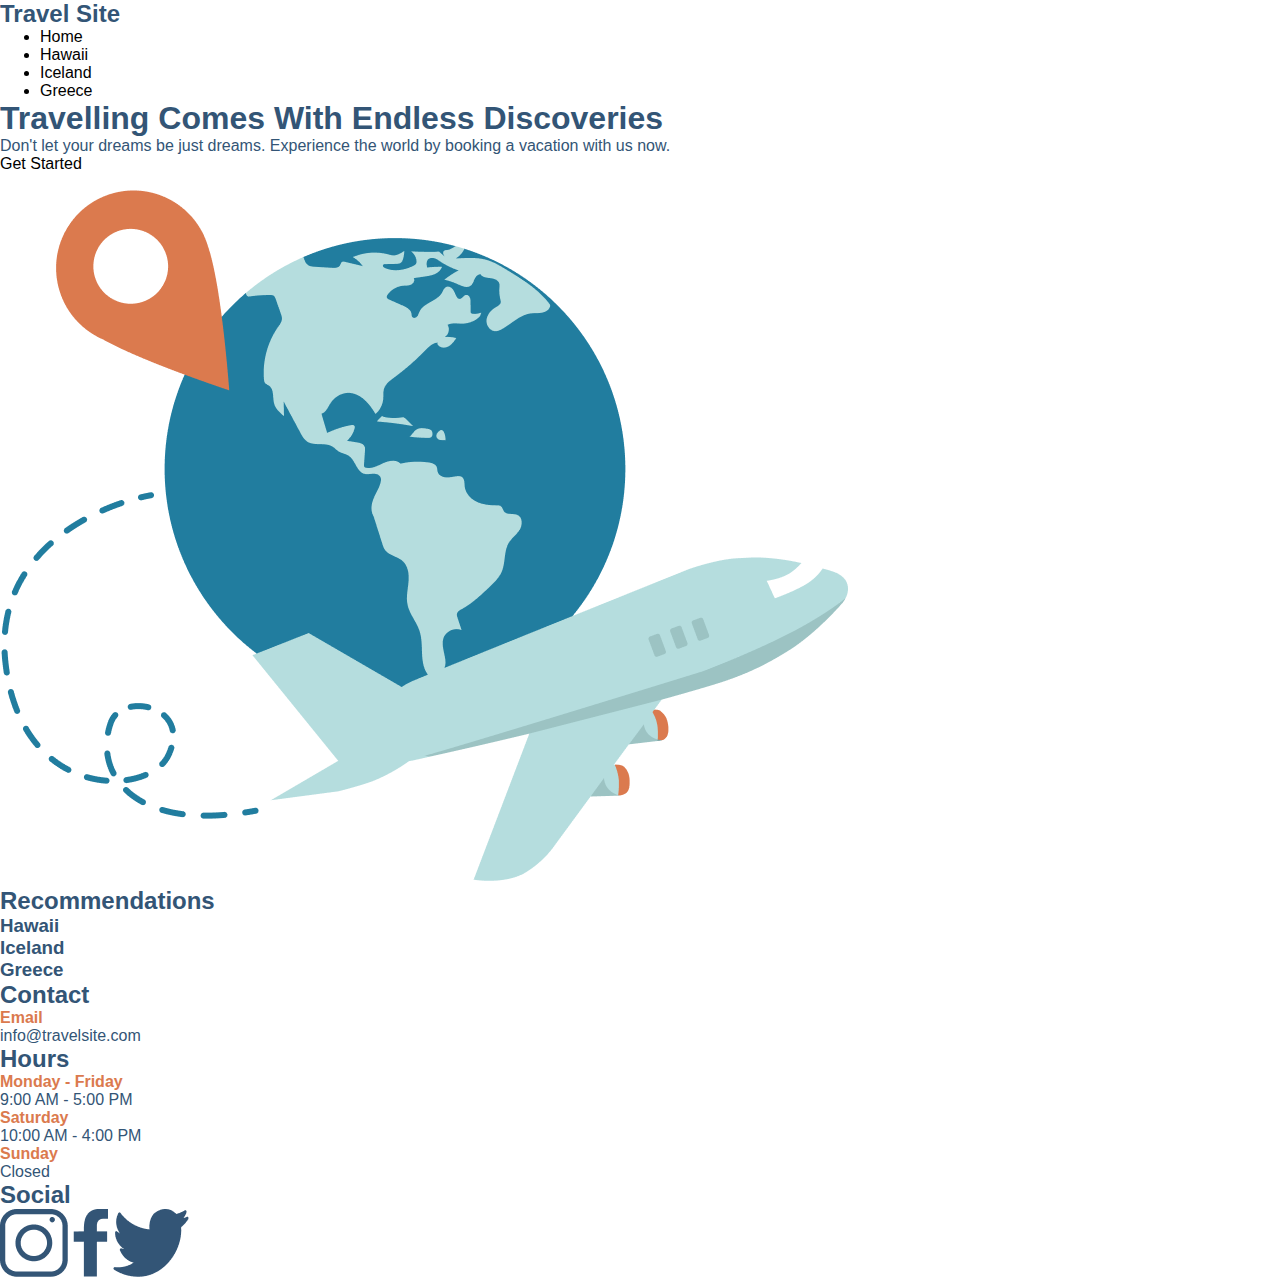
==== index.html @ 1281bb85 "index.html modify" ====
<!DOCTYPE html>
<html lang="en">
<head>
    <meta charset="UTF-8">
    <meta http-equiv="X-UA-Compatible" content="IE=edge">
    <meta name="viewport" content="width=device-width, initial-scale=1.0">
    <title>Hero</title>
    <link rel="stylesheet" href="./css/global.css">
    <link rel="stylesheet" href="./css/main.css">
</head>
<body>
    <header>
        <h2>Travel Site</h2>
        <nav>
            <ul>
                <li>
                    <a href="./index.html">Home</a>
                </li>
                <li>
                    <a href="./pages/hawaii.html">Hawaii</a>
                </li>
                <li>
                    <a href="./pages/iceland.html">Iceland</a>
                </li>
                <li>
                    <a href="./pages/greece.html">Greece</a>
                </li>
            </ul>
        </nav>
    </header>
    <main>
        <section class="Hero">
            <div>
                <h1>Travelling Comes With Endless Discoveries</h1>
                <p>Don't let your dreams be just dreams. Experience the world by booking a vacation with us now.</p>
                <a href="./pages/get-started.html" class="btn">Get Started</a>
            </div>
            <div>
                <img src="./assets/images/hero.png" alt="travel site background">
            </div>
        </section>
        <section class="Recommendations">
            <h2>Recommendations</h2>
            <article>
                <h3>Hawaii</h3>
            </article>
            <article>
                <h3>Iceland</h3>
            </article>
            <article>
                <h3>Greece</h3>
            </article>
        </section>
        <footer>
            <div>
                <h2>Contact</h2>
                <div>
                    <h4>Email</h4>
                    <p>info@travelsite.com</p>
                </div>
            </div>
            <div>
                <h2>Hours</h2>
                <div>
                    <h4>Monday - Friday</h4>
                    <p>9:00 AM - 5:00 PM</p>
                </div>
                <div>
                    <h4>Saturday</h4>
                    <p>10:00 AM - 4:00 PM</p>
                </div>
                <div>
                    <h4>Sunday</h4>
                    <p>Closed</p>
                </div>
            </div>
            <div>
                <h2>Social</h2>
                <div>
                    <img src="./assets/icons/icon-instagram.png" alt="instagram icon">
                    <img src="./assets/icons/icon-facebook.png" alt="facebook icon">
                    <img src="./assets/icons/icon-twitter.png" alt="twitter icon">
                </div>
            </div>
        </footer>
    </main>
</body>
</html>
---- css/global.css ----
* {
  margin: 0;
  font-family: Verdana, sans-serif;
}

h1, h2, h3 {
  color: #335576;
}

h4 {
  color: #DB7A4E;
}

a {
  text-decoration: none;
  color: black;
}

p {
  color: #335576;
}/*# sourceMappingURL=global.css.map */
---- css/main.css ----
/*# sourceMappingURL=main.css.map */
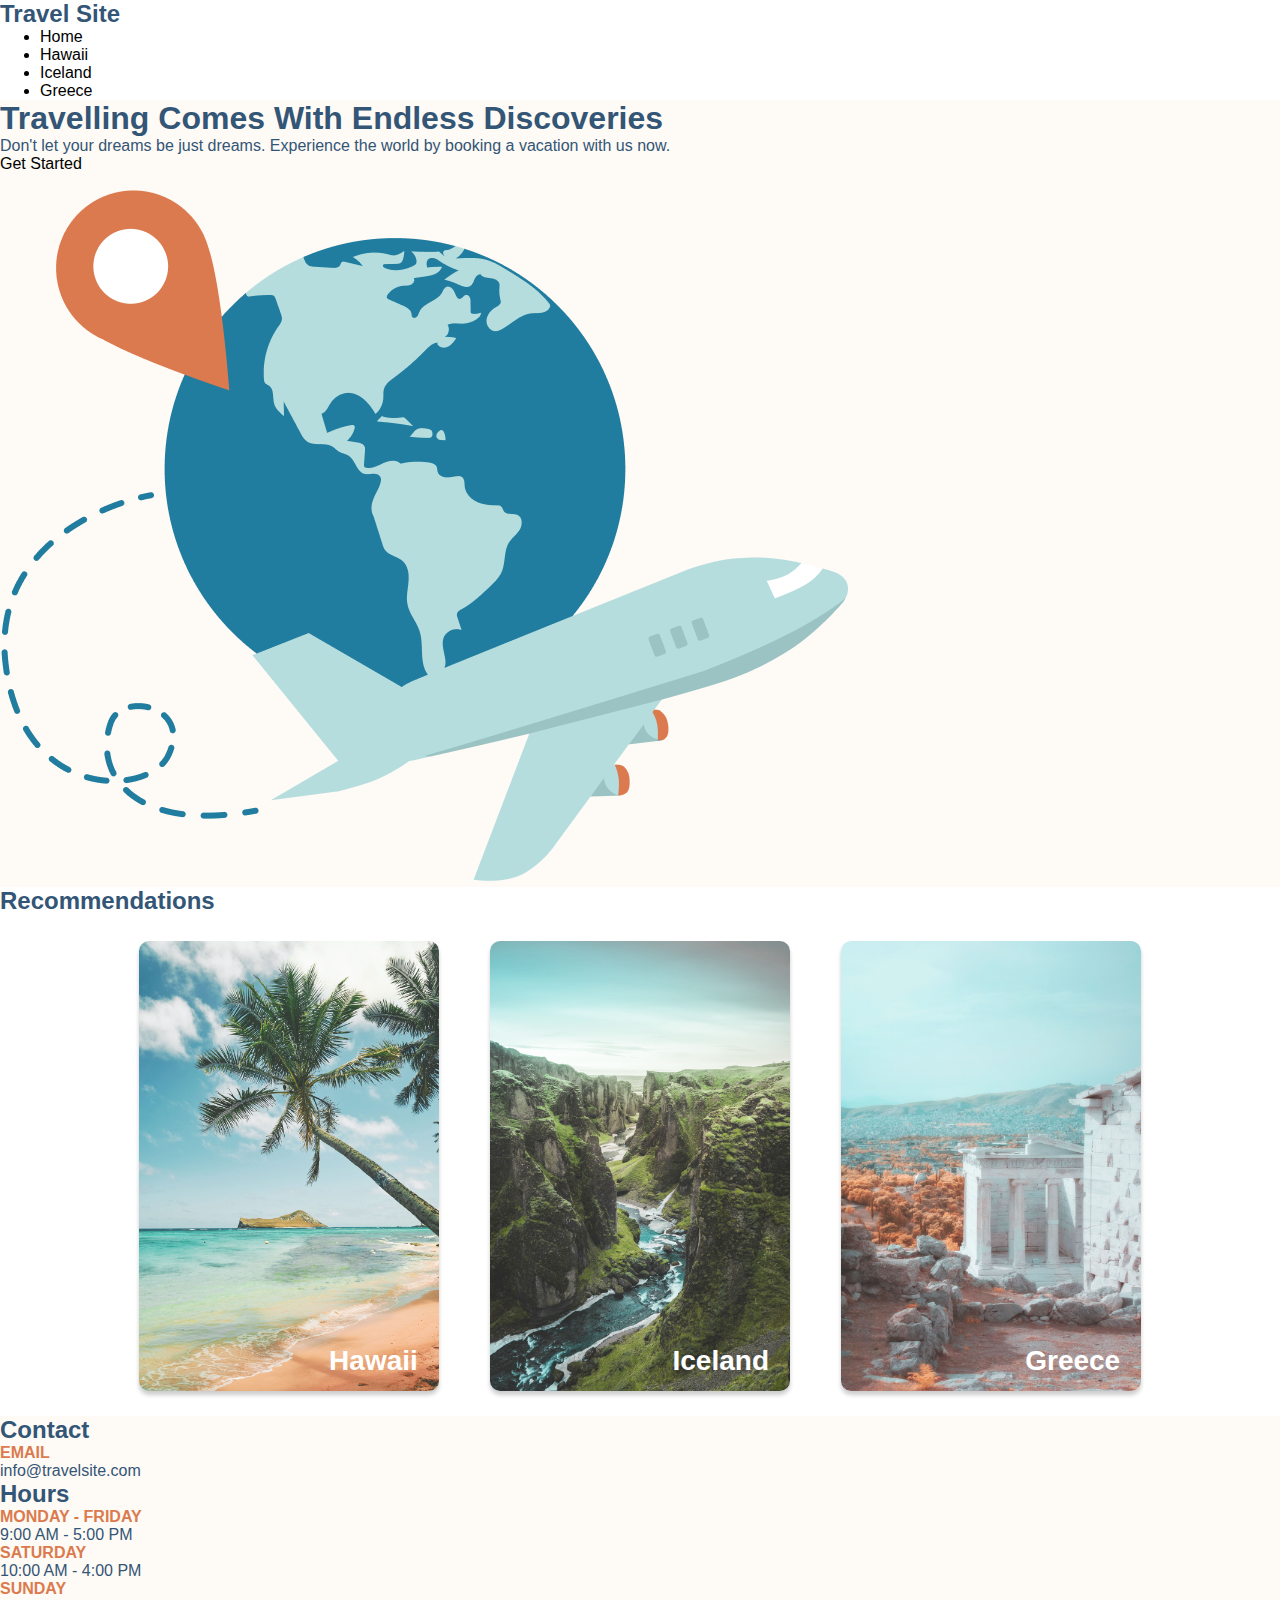
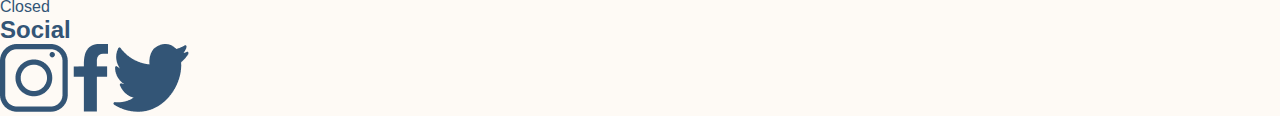
==== commit 6737ce3a: "add cards to main.css" ====
--- a/index.html
+++ b/index.html
@@ -29,7 +29,7 @@
         </nav>
     </header>
     <main>
-        <section class="Hero">
+        <section class="hero">
             <div>
                 <h1>Travelling Comes With Endless Discoveries</h1>
                 <p>Don't let your dreams be just dreams. Experience the world by booking a vacation with us now.</p>
@@ -39,17 +39,29 @@
                 <img src="./assets/images/hero.png" alt="travel site background">
             </div>
         </section>
-        <section class="Recommendations">
+        <section class="recommendations">
             <h2>Recommendations</h2>
-            <article>
-                <h3>Hawaii</h3>
-            </article>
-            <article>
-                <h3>Iceland</h3>
-            </article>
-            <article>
-                <h3>Greece</h3>
-            </article>
+            <section class="container">
+                <section class="container__card">
+                    <a href="./pages/hawaii.html">
+                        <img src="./assets/images/hawaii.jpg" alt="hawaii">
+                        <h3>Hawaii</h3>
+                    </a>
+                </section>
+                <section class="container__card">
+                    <a href="./pages/iceland.html">
+                        <img src="./assets/images/iceland.jpg" alt="iceland">
+                        <h3>Iceland</h3>
+                    </a>
+                </section>
+                <section class="container__card">
+                    <a href="./pages/greece.html">
+                        <img src="./assets/images/greece.jpg" alt="greece">
+                        <h3>Greece</h3>
+                    </a>
+                </section>
+            </section>
+
         </section>
         <footer>
             <div>
--- a/css/global.css
+++ b/css/global.css
@@ -1,14 +1,15 @@
 * {
   margin: 0;
-  font-family: Verdana, sans-serif;
+  font-family: "Verdana", sans-serif;
 }
 
-h1, h2, h3 {
+h1, h2 {
   color: #335576;
 }
 
 h4 {
   color: #DB7A4E;
+  text-transform: uppercase;
 }
 
 a {
@@ -18,4 +19,12 @@
 
 p {
   color: #335576;
+}
+
+header {
+  background-color: white;
+}
+
+footer {
+  background-color: #FEFAF5;
 }/*# sourceMappingURL=global.css.map */--- a/css/main.css
+++ b/css/main.css
@@ -1 +1,34 @@
-/*# sourceMappingURL=main.css.map */+.hero {
+  background-color: #FEFAF5;
+}
+
+.recommendations {
+  background-color: white;
+}
+
+.container {
+  display: flex;
+  flex-wrap: wrap;
+  justify-content: center;
+  width: 100%;
+}
+.container__card {
+  width: 300px;
+  height: 450px;
+  border-radius: 10px;
+  margin: 2%;
+  box-shadow: 0 4px 4px 0 rgba(0, 0, 0, 0.2);
+  overflow: hidden;
+  position: relative;
+}
+.container__card img {
+  width: 100%;
+  height: auto;
+}
+.container__card h3 {
+  color: white;
+  font-size: 28px;
+  position: absolute;
+  bottom: 3%;
+  right: 7%;
+}/*# sourceMappingURL=main.css.map */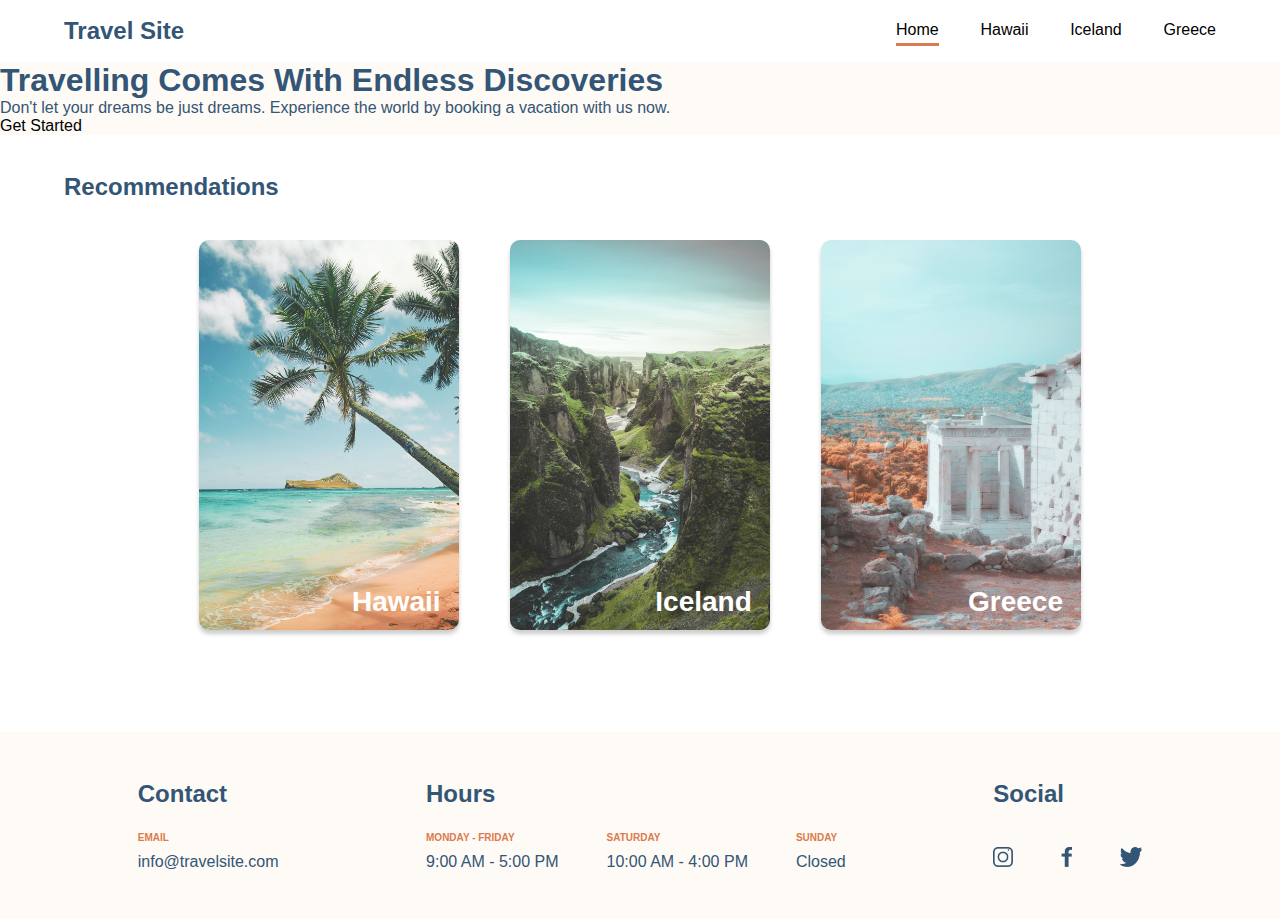
==== commit 3e283f46: "scss for header and footer" ====
--- a/index.html
+++ b/index.html
@@ -36,7 +36,7 @@
                 <a href="./pages/get-started.html" class="btn">Get Started</a>
             </div>
             <div>
-                <img src="./assets/images/hero.png" alt="travel site background">
+                <!-- <img src="./assets/images/hero.png" alt="travel site background"> -->
             </div>
         </section>
         <section class="recommendations">
@@ -63,16 +63,18 @@
             </section>
 
         </section>
-        <footer>
+    </main>
+    <footer>
+        <section>
+            <h2>Contact</h2>
             <div>
-                <h2>Contact</h2>
-                <div>
-                    <h4>Email</h4>
-                    <p>info@travelsite.com</p>
-                </div>
+                <h4>Email</h4>
+                <p>info@travelsite.com</p>
             </div>
+        </section>
+        <section>
+            <h2>Hours</h2>
             <div>
-                <h2>Hours</h2>
                 <div>
                     <h4>Monday - Friday</h4>
                     <p>9:00 AM - 5:00 PM</p>
@@ -86,15 +88,21 @@
                     <p>Closed</p>
                 </div>
             </div>
+        </section>
+        <section>
+            <h2>Social</h2>
             <div>
-                <h2>Social</h2>
-                <div>
+                <a href="https://www.instagram.com/">
                     <img src="./assets/icons/icon-instagram.png" alt="instagram icon">
+                </a>
+                <a href="https://www.facebook.com/">
                     <img src="./assets/icons/icon-facebook.png" alt="facebook icon">
+                </a>
+                <a href="https://twitter.com/">
                     <img src="./assets/icons/icon-twitter.png" alt="twitter icon">
-                </div>
+                </a>
             </div>
-        </footer>
-    </main>
+        </section>
+    </footer>
 </body>
 </html>--- a/css/global.css
+++ b/css/global.css
@@ -22,9 +22,61 @@
 }
 
 header {
+  padding: 1em 5vw;
   background-color: white;
+  display: flex;
+  flex-wrap: wrap;
+  row-gap: 10px;
+  justify-content: space-between;
+  align-items: center;
+}
+header h2 {
+  margin-right: 25%;
+}
+header ul {
+  width: 20em;
+  list-style: none;
+  padding: 0;
+  display: flex;
+  flex-wrap: wrap;
+  justify-content: space-between;
+}
+header ul li {
+  padding: 0.5vh 0;
+}
+header ul li:nth-child(1) {
+  border-bottom: 3px solid #DB7A4E;
 }
 
 footer {
   background-color: #FEFAF5;
+  display: flex;
+  flex-wrap: wrap;
+  justify-content: space-around;
+  row-gap: 2em;
+  padding: 3em 5vw;
+}
+footer h2 {
+  padding-bottom: 1em;
+}
+footer h4 {
+  font-size: 10px;
+  padding-bottom: 1em;
+}
+footer section {
+  max-width: 500px;
+  display: flex;
+  flex-direction: column;
+  justify-content: space-between;
+}
+footer section:not(:first-child) > div {
+  display: flex;
+  flex-wrap: wrap;
+  justify-content: space-between;
+  -moz-column-gap: 3em;
+       column-gap: 3em;
+  row-gap: 1em;
+}
+footer section img {
+  height: 20px;
 }/*# sourceMappingURL=global.css.map */--- a/css/main.css
+++ b/css/main.css
@@ -5,18 +5,22 @@
 .recommendations {
   background-color: white;
 }
+.recommendations h2 {
+  margin: 3% 0 3% 5vw;
+}
 
 .container {
   display: flex;
   flex-wrap: wrap;
+  row-gap: 25px;
   justify-content: center;
-  width: 100%;
+  margin-bottom: 8%;
 }
 .container__card {
-  width: 300px;
-  height: 450px;
+  width: 260px;
+  height: 390px;
   border-radius: 10px;
-  margin: 2%;
+  margin: 0 2%;
   box-shadow: 0 4px 4px 0 rgba(0, 0, 0, 0.2);
   overflow: hidden;
   position: relative;
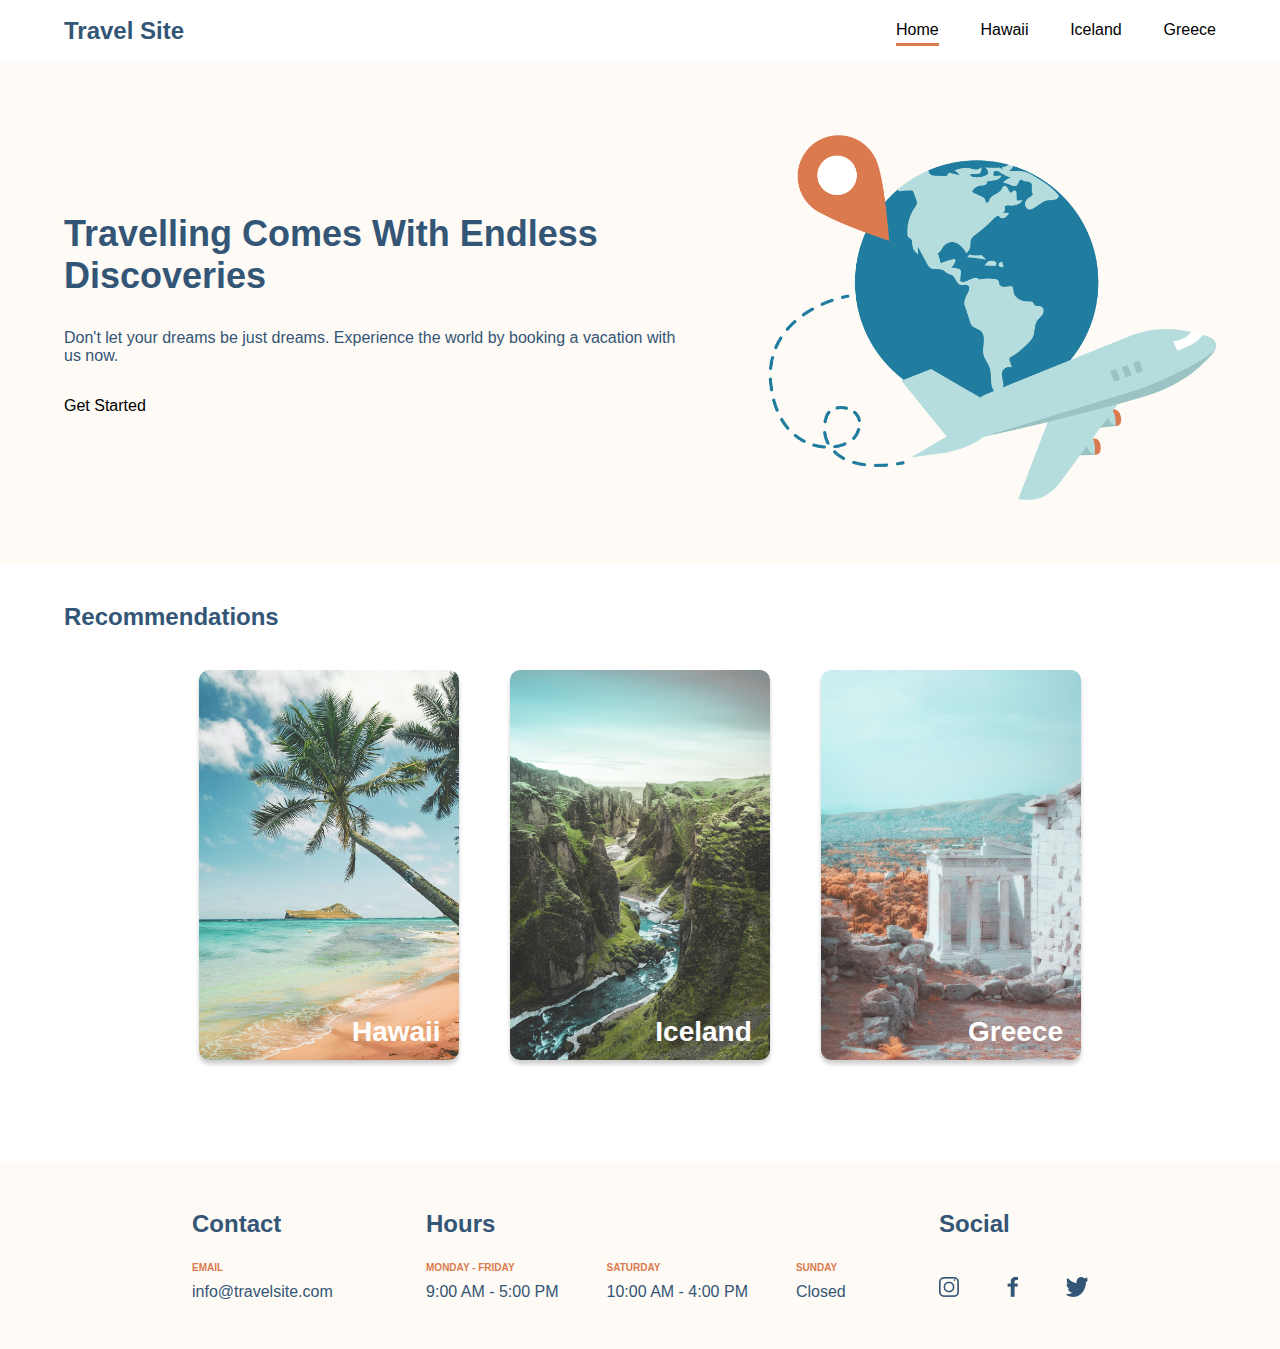
==== commit 6d08ff34: "scss for hero section" ====
--- a/index.html
+++ b/index.html
@@ -36,7 +36,7 @@
                 <a href="./pages/get-started.html" class="btn">Get Started</a>
             </div>
             <div>
-                <!-- <img src="./assets/images/hero.png" alt="travel site background"> -->
+                <img src="./assets/images/hero.png" alt="travel site background">
             </div>
         </section>
         <section class="recommendations">
--- a/css/global.css
+++ b/css/global.css
@@ -43,6 +43,7 @@
 }
 header ul li {
   padding: 0.5vh 0;
+  text-align: center;
 }
 header ul li:nth-child(1) {
   border-bottom: 3px solid #DB7A4E;
@@ -52,9 +53,25 @@
   background-color: #FEFAF5;
   display: flex;
   flex-wrap: wrap;
-  justify-content: space-around;
   row-gap: 2em;
-  padding: 3em 5vw;
+  -moz-column-gap: 3em;
+       column-gap: 3em;
+  padding: 3em 15vw;
+}
+@media only screen and (min-width: 1250px) {
+  footer {
+    justify-content: space-between;
+  }
+}
+@media only screen and (max-width: 1250px) {
+  footer {
+    justify-content: flex-start;
+  }
+}
+@media only screen and (max-width: 700px) {
+  footer {
+    flex-direction: column;
+  }
 }
 footer h2 {
   padding-bottom: 1em;
@@ -72,11 +89,16 @@
 footer section:not(:first-child) > div {
   display: flex;
   flex-wrap: wrap;
-  justify-content: space-between;
+  justify-content: flex-start;
   -moz-column-gap: 3em;
        column-gap: 3em;
   row-gap: 1em;
 }
+@media only screen and (max-width: 700px) {
+  footer section:nth-child(2) > div {
+    flex-direction: column;
+  }
+}
 footer section img {
   height: 20px;
 }/*# sourceMappingURL=global.css.map */--- a/css/main.css
+++ b/css/main.css
@@ -1,5 +1,31 @@
 .hero {
   background-color: #FEFAF5;
+}
+
+.hero {
+  display: flex;
+  flex-wrap: wrap;
+  justify-content: space-between;
+  padding: 5% 5vw;
+}
+.hero div {
+  display: flex;
+  flex-direction: column;
+  row-gap: 2em;
+  margin: auto 0;
+}
+.hero div:nth-child(1) {
+  width: 48vw;
+}
+.hero div:nth-child(2) {
+  width: 35vw;
+}
+.hero div h1, .hero div p, .hero div img {
+  width: 100%;
+}
+.hero div h1 {
+  font-size: 36px;
+  font-weight: 900;
 }
 
 .recommendations {
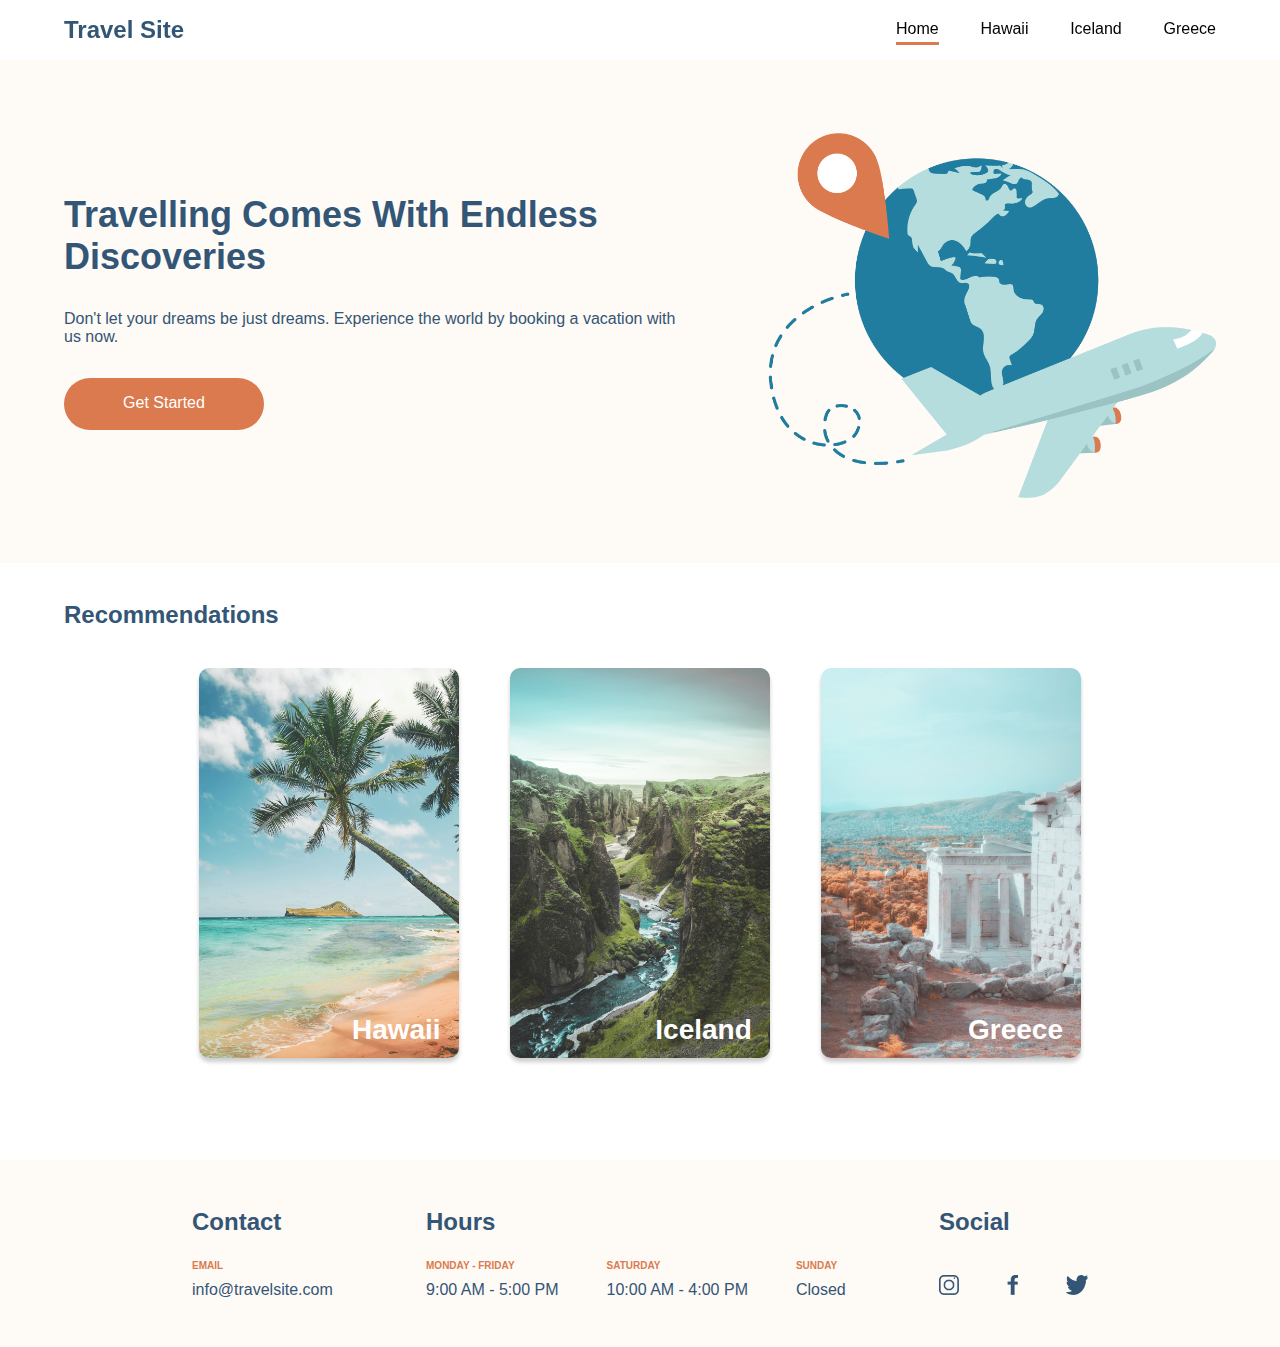
==== commit dd39e23e: "fixed the header" ====
--- a/index.html
+++ b/index.html
@@ -28,6 +28,7 @@
             </ul>
         </nav>
     </header>
+    <section class="header-empty"></section>
     <main>
         <section class="hero">
             <div>
--- a/css/global.css
+++ b/css/global.css
@@ -22,13 +22,29 @@
 }
 
 header {
-  padding: 1em 5vw;
-  background-color: white;
+  z-index: 1;
+  position: fixed;
+  width: 100vw;
+  box-sizing: border-box;
+  padding: 0 5vw;
+  background-color: rgba(255, 255, 255, 0.8);
   display: flex;
-  flex-wrap: wrap;
-  row-gap: 10px;
-  justify-content: space-between;
-  align-items: center;
+}
+@media only screen and (min-width: 700px) {
+  header {
+    justify-content: space-between;
+    align-items: center;
+    height: 60px;
+  }
+}
+@media only screen and (max-width: 700px) {
+  header {
+    flex-direction: column;
+    justify-content: center;
+    align-items: flex-start;
+    row-gap: 10px;
+    height: 100px;
+  }
 }
 header h2 {
   margin-right: 25%;
@@ -47,6 +63,20 @@
 }
 header ul li:nth-child(1) {
   border-bottom: 3px solid #DB7A4E;
+}
+
+.header-empty {
+  background-color: white;
+}
+@media only screen and (min-width: 700px) {
+  .header-empty {
+    height: 60px;
+  }
+}
+@media only screen and (max-width: 700px) {
+  .header-empty {
+    height: 100px;
+  }
 }
 
 footer {
--- a/css/main.css
+++ b/css/main.css
@@ -26,6 +26,16 @@
 .hero div h1 {
   font-size: 36px;
   font-weight: 900;
+}
+.hero div a {
+  box-sizing: border-box;
+  text-align: center;
+  color: white;
+  background-color: #DB7A4E;
+  padding: 1em;
+  width: 200px;
+  height: 52px;
+  border-radius: 26px;
 }
 
 .recommendations {
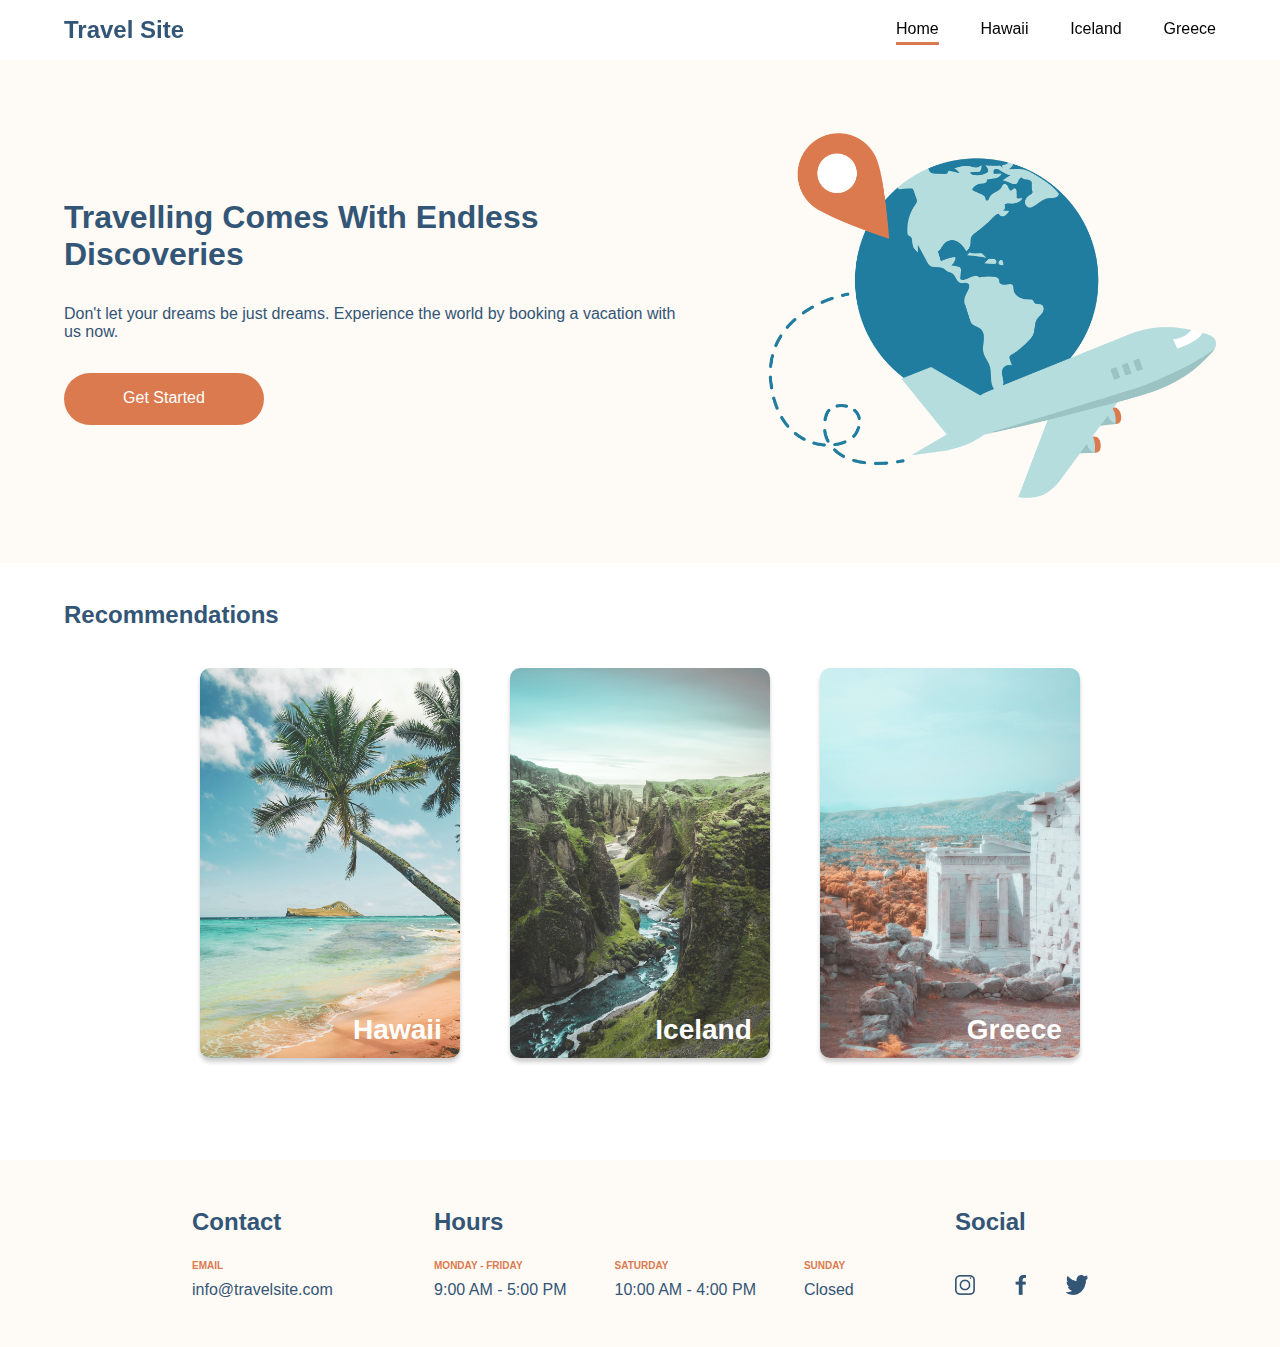
==== commit eb2bf710: "destination pages html and scss" ====
--- a/index.html
+++ b/index.html
@@ -4,16 +4,18 @@
     <meta charset="UTF-8">
     <meta http-equiv="X-UA-Compatible" content="IE=edge">
     <meta name="viewport" content="width=device-width, initial-scale=1.0">
-    <title>Hero</title>
+    <title>Travel Site</title>
     <link rel="stylesheet" href="./css/global.css">
     <link rel="stylesheet" href="./css/main.css">
 </head>
 <body>
     <header>
-        <h2>Travel Site</h2>
+        <a href="./index.html">
+            <h2>Travel Site</h2>
+        </a>
         <nav>
             <ul>
-                <li>
+                <li class="highlight">
                     <a href="./index.html">Home</a>
                 </li>
                 <li>
@@ -28,7 +30,6 @@
             </ul>
         </nav>
     </header>
-    <section class="header-empty"></section>
     <main>
         <section class="hero">
             <div>
@@ -70,7 +71,9 @@
             <h2>Contact</h2>
             <div>
                 <h4>Email</h4>
-                <p>info@travelsite.com</p>
+                <a href="mailto:info@travelsite.com?subject=Travel&body=Travel">
+                    info@travelsite.com
+                </a>
             </div>
         </section>
         <section>
@@ -93,13 +96,13 @@
         <section>
             <h2>Social</h2>
             <div>
-                <a href="https://www.instagram.com/">
+                <a href="https://www.instagram.com/" target="_blank">
                     <img src="./assets/icons/icon-instagram.png" alt="instagram icon">
                 </a>
-                <a href="https://www.facebook.com/">
+                <a href="https://www.facebook.com/" target="_blank">
                     <img src="./assets/icons/icon-facebook.png" alt="facebook icon">
                 </a>
-                <a href="https://twitter.com/">
+                <a href="https://twitter.com/" target="_blank">
                     <img src="./assets/icons/icon-twitter.png" alt="twitter icon">
                 </a>
             </div>
--- a/css/global.css
+++ b/css/global.css
@@ -3,7 +3,7 @@
   font-family: "Verdana", sans-serif;
 }
 
-h1, h2 {
+h2 {
   color: #335576;
 }
 
@@ -21,9 +21,15 @@
   color: #335576;
 }
 
+ul {
+  list-style: none;
+}
+
 header {
   z-index: 1;
-  position: fixed;
+  position: -webkit-sticky;
+  position: sticky;
+  top: 0;
   width: 100vw;
   box-sizing: border-box;
   padding: 0 5vw;
@@ -47,11 +53,10 @@
   }
 }
 header h2 {
-  margin-right: 25%;
+  white-space: nowrap;
 }
 header ul {
   width: 20em;
-  list-style: none;
   padding: 0;
   display: flex;
   flex-wrap: wrap;
@@ -60,23 +65,14 @@
 header ul li {
   padding: 0.5vh 0;
   text-align: center;
+  border-bottom: 3px solid rgba(255, 255, 255, 0);
 }
-header ul li:nth-child(1) {
+header ul li:hover {
+  transition: border 200ms ease-out;
+  border-bottom: 3px solid rgba(219, 122, 78, 0.6);
+}
+header ul li.highlight {
   border-bottom: 3px solid #DB7A4E;
-}
-
-.header-empty {
-  background-color: white;
-}
-@media only screen and (min-width: 700px) {
-  .header-empty {
-    height: 60px;
-  }
-}
-@media only screen and (max-width: 700px) {
-  .header-empty {
-    height: 100px;
-  }
 }
 
 footer {
@@ -110,6 +106,9 @@
   font-size: 10px;
   padding-bottom: 1em;
 }
+footer a {
+  color: #335576;
+}
 footer section {
   max-width: 500px;
   display: flex;
@@ -129,6 +128,10 @@
     flex-direction: column;
   }
 }
+footer section:nth-child(3) > div {
+  -moz-column-gap: 2.5em;
+       column-gap: 2.5em;
+}
 footer section img {
   height: 20px;
 }/*# sourceMappingURL=global.css.map */--- a/css/main.css
+++ b/css/main.css
@@ -1,30 +1,33 @@
 .hero {
   background-color: #FEFAF5;
-}
-
-.hero {
   display: flex;
   flex-wrap: wrap;
   justify-content: space-between;
+  row-gap: 50px;
+  -moz-column-gap: 50px;
+       column-gap: 50px;
   padding: 5% 5vw;
 }
 .hero div {
   display: flex;
   flex-direction: column;
   row-gap: 2em;
-  margin: auto 0;
+  justify-content: center;
 }
 .hero div:nth-child(1) {
-  width: 48vw;
+  max-width: 48vw;
+  min-width: 350px;
 }
 .hero div:nth-child(2) {
-  width: 35vw;
+  max-width: 35vw;
+  min-width: 350px;
 }
 .hero div h1, .hero div p, .hero div img {
   width: 100%;
 }
 .hero div h1 {
-  font-size: 36px;
+  color: #335576;
+  font-size: 2em;
   font-weight: 900;
 }
 .hero div a {
@@ -49,14 +52,16 @@
   display: flex;
   flex-wrap: wrap;
   row-gap: 25px;
+  -moz-column-gap: 50px;
+       column-gap: 50px;
   justify-content: center;
-  margin-bottom: 8%;
+  padding-bottom: 8%;
+  margin: 0 5%;
 }
 .container__card {
   width: 260px;
   height: 390px;
   border-radius: 10px;
-  margin: 0 2%;
   box-shadow: 0 4px 4px 0 rgba(0, 0, 0, 0.2);
   overflow: hidden;
   position: relative;
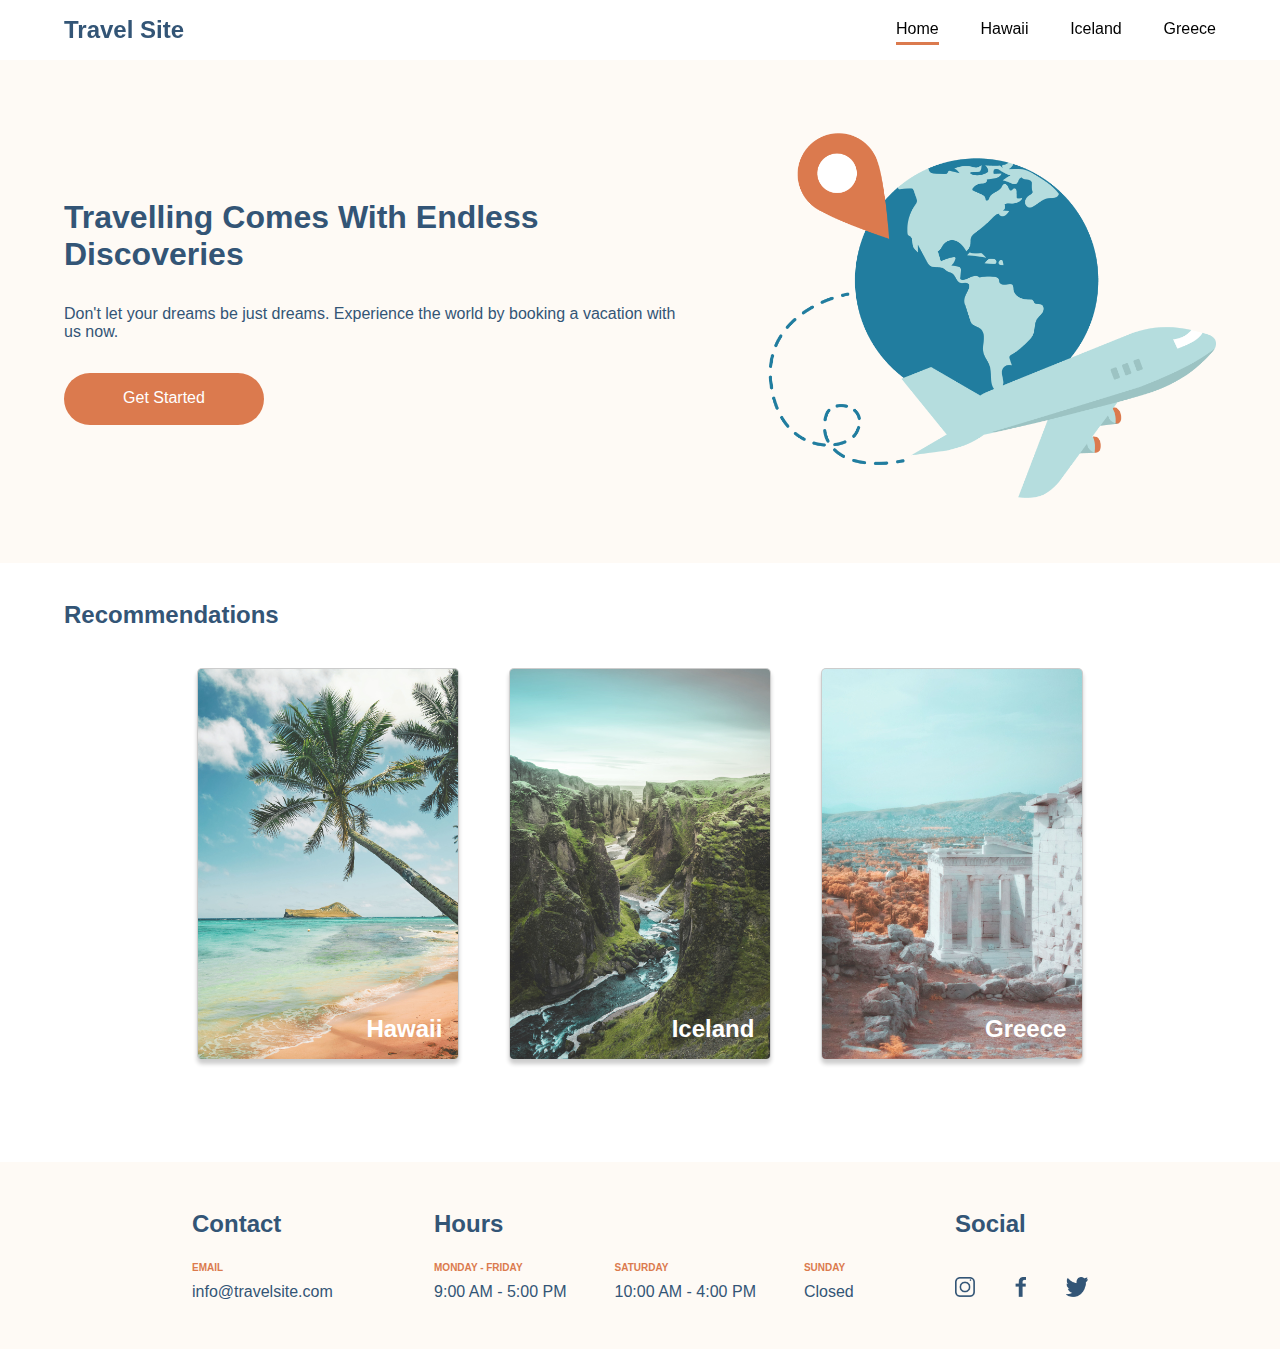
==== commit a56f36c6: "add animation to index.html" ====
--- a/index.html
+++ b/index.html
@@ -46,19 +46,16 @@
             <section class="container">
                 <section class="container__card">
                     <a href="./pages/hawaii.html">
-                        <img src="./assets/images/hawaii.jpg" alt="hawaii">
                         <h3>Hawaii</h3>
                     </a>
                 </section>
                 <section class="container__card">
                     <a href="./pages/iceland.html">
-                        <img src="./assets/images/iceland.jpg" alt="iceland">
                         <h3>Iceland</h3>
                     </a>
                 </section>
                 <section class="container__card">
                     <a href="./pages/greece.html">
-                        <img src="./assets/images/greece.jpg" alt="greece">
                         <h3>Greece</h3>
                     </a>
                 </section>
--- a/css/global.css
+++ b/css/global.css
@@ -66,9 +66,9 @@
   padding: 0.5vh 0;
   text-align: center;
   border-bottom: 3px solid rgba(255, 255, 255, 0);
+  transition: border 200ms ease-out;
 }
 header ul li:hover {
-  transition: border 200ms ease-out;
   border-bottom: 3px solid rgba(219, 122, 78, 0.6);
 }
 header ul li.highlight {
--- a/css/main.css
+++ b/css/main.css
@@ -59,21 +59,52 @@
   margin: 0 5%;
 }
 .container__card {
+  background-repeat: no-repeat;
+  background-size: cover;
+  background-position: center center;
+  background-clip: padding-box;
   width: 260px;
   height: 390px;
-  border-radius: 10px;
+  border-radius: 5px;
+  border: 1px solid rgba(0, 0, 0, 0.2);
   box-shadow: 0 4px 4px 0 rgba(0, 0, 0, 0.2);
-  overflow: hidden;
-  position: relative;
+  transition: box-shadow 300ms, transform 300ms, border-color 300ms;
 }
-.container__card img {
+.container__card:nth-child(1) {
+  background-image: url(../assets/images/hawaii.jpg);
+}
+.container__card:nth-child(2) {
+  background-image: url(../assets/images/iceland.jpg);
+}
+.container__card:nth-child(3) {
+  background-image: url(../assets/images/greece.jpg);
+}
+.container__card a {
+  display: block;
   width: 100%;
-  height: auto;
+  height: 100%;
+  display: flex;
+  justify-content: flex-end;
+  align-items: flex-end;
+  transition: background-color 300ms ease;
 }
-.container__card h3 {
+.container__card a h3 {
   color: white;
-  font-size: 28px;
-  position: absolute;
-  bottom: 3%;
-  right: 7%;
+  font-size: 24px;
+  padding: 6%;
+  transition: box-shadow 300ms, transform 300ms, font-size 300ms;
+}
+.container__card:hover {
+  border: 1px solid white;
+  transform: translateY(-5px);
+  box-shadow: 0 9px 4px 0 rgba(0, 0, 0, 0.2), 0 4px 4px 0 rgba(0, 0, 0, 0.4);
+}
+.container__card:hover a {
+  background: linear-gradient(transparent 80%, rgba(0, 0, 0, 0.4));
+  border-radius: 4px;
+}
+.container__card:hover a h3 {
+  font-size: 36px;
+  text-shadow: 10px 10px 2px rgba(0, 0, 0, 0.4);
+  transform: translateY(-5px) translateX(-5px);
 }/*# sourceMappingURL=main.css.map */